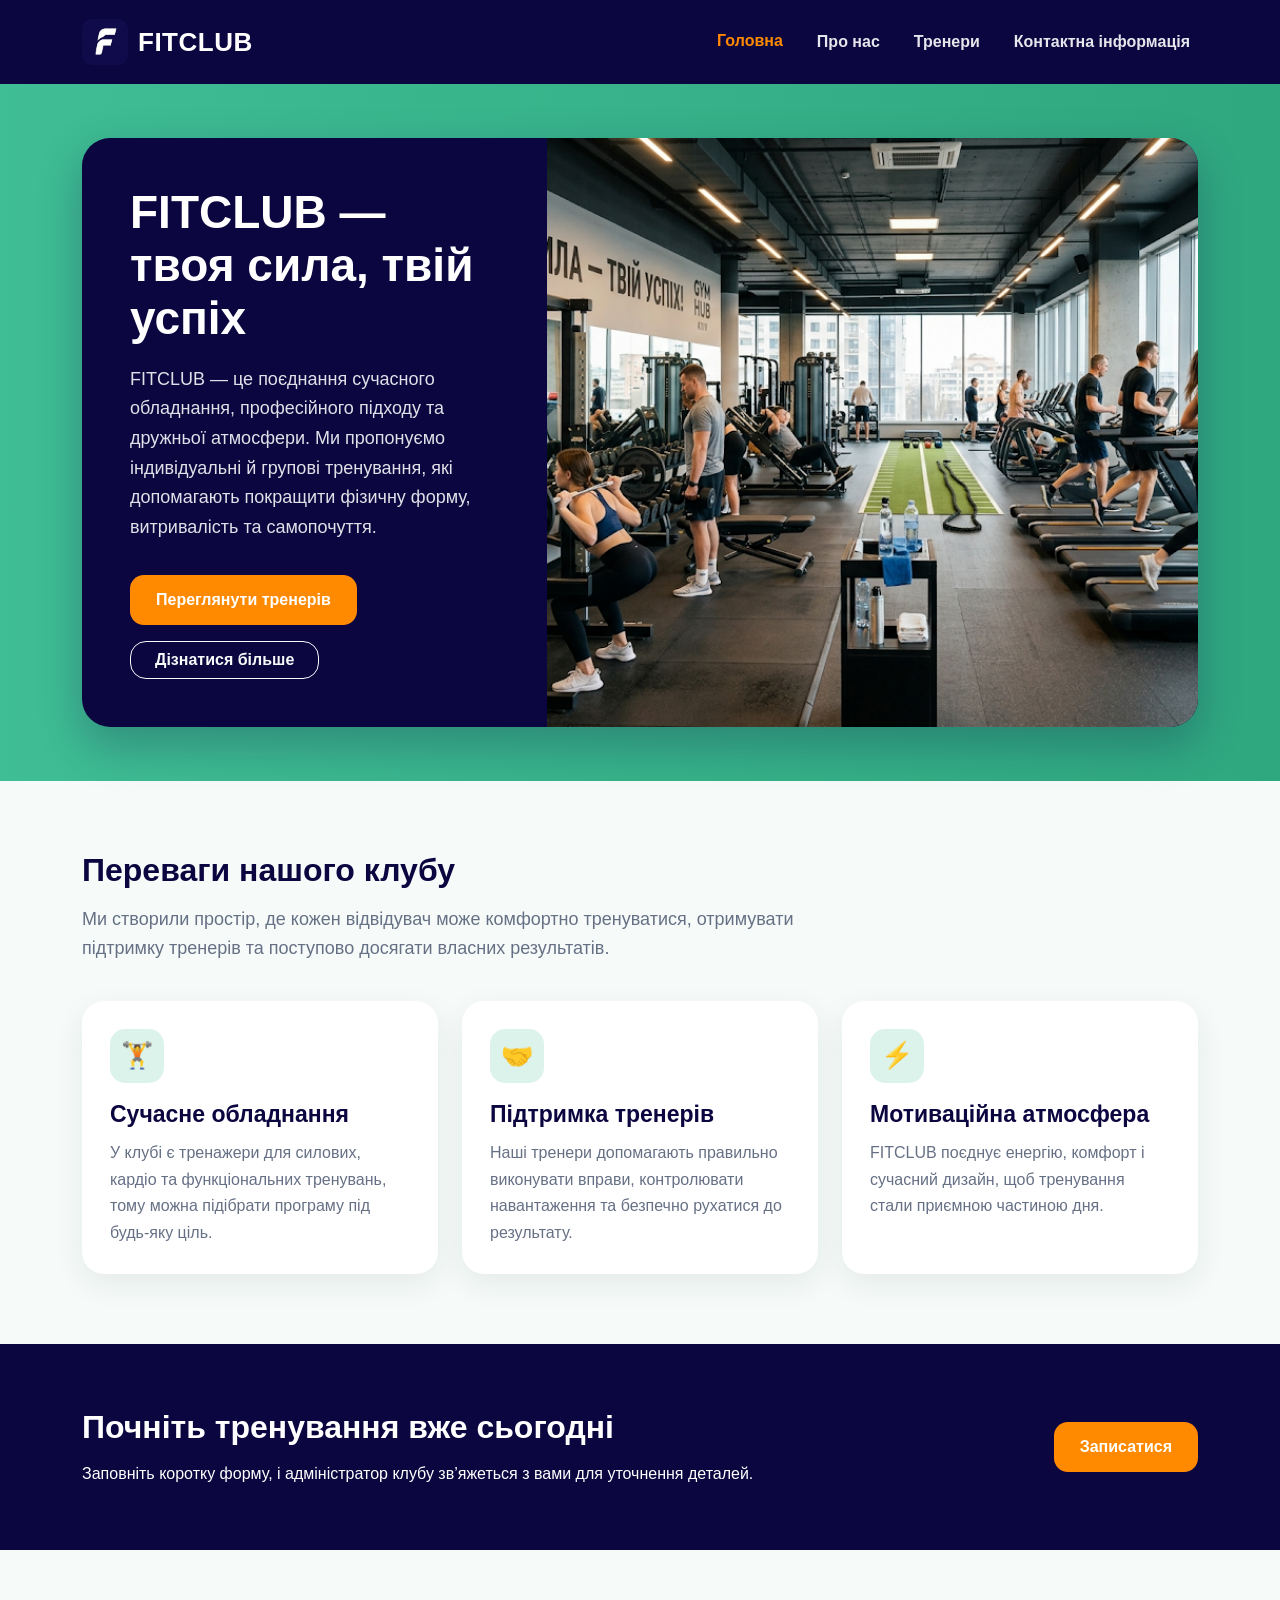
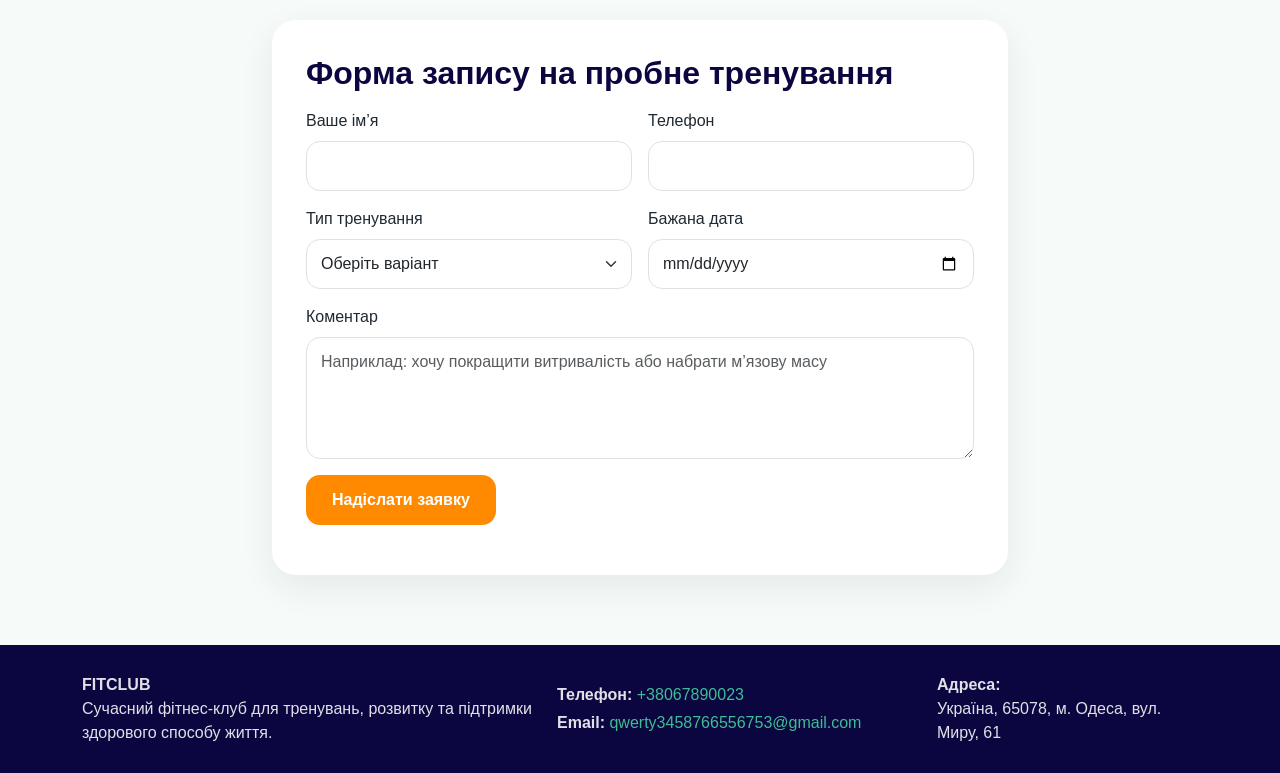
==== index.html @ 573507f8 "Add files via upload" ====
<!doctype html>
<html lang="uk">
<head>
    <meta charset="utf-8">
    <meta name="viewport" content="width=device-width, initial-scale=1">
    <title>FITCLUB — головна сторінка фітнес-клубу</title>
    <meta name="description" content="Головна сторінка фітнес-клубу FITCLUB з короткою інформацією про клуб, перевагами та формою запису на тренування.">
    <link rel="icon" href="favicon.svg" type="image/svg+xml">
    <link href="https://cdn.jsdelivr.net/npm/bootstrap@5.3.6/dist/css/bootstrap.min.css" rel="stylesheet">
    <link rel="stylesheet" href="css/style.css">
</head>
<body>

<header class="site-header">
    <nav class="navbar navbar-expand-lg navbar-dark">
        <div class="container">
            <a class="navbar-brand" href="index.html" aria-label="FITCLUB головна сторінка">
                <img class="site-logo" src="images/logo.png" alt="FITCLUB">
                <span>FITCLUB</span>
            </a>
            <button class="navbar-toggler" type="button" data-bs-toggle="collapse" data-bs-target="#mainNavigation" aria-controls="mainNavigation" aria-expanded="false" aria-label="Відкрити меню">
                <span class="navbar-toggler-icon"></span>
            </button>
            <div class="collapse navbar-collapse justify-content-end" id="mainNavigation">
                <ul class="navbar-nav">
                    <li class="nav-item"><a class="nav-link active" href="index.html">Головна</a></li>
                    <li class="nav-item"><a class="nav-link " href="about.html">Про нас</a></li>
                    <li class="nav-item"><a class="nav-link " href="trainers.html">Тренери</a></li>
                    <li class="nav-item"><a class="nav-link" href="#contacts">Контактна інформація</a></li>
                </ul>
            </div>
        </div>
    </nav>
</header>


<main>
    <section class="hero-section">
        <div class="container">
            <div class="hero-card">
                <div class="row g-0 align-items-stretch">
                    <div class="col-lg-5">
                        <div class="hero-text h-100 d-flex flex-column justify-content-center">
                            <h1>FITCLUB — твоя сила, твій успіх</h1>
                            <p>FITCLUB — це поєднання сучасного обладнання, професійного підходу та дружньої атмосфери. Ми пропонуємо індивідуальні й групові тренування, які допомагають покращити фізичну форму, витривалість та самопочуття.</p>
                            <div class="d-flex flex-wrap gap-3 mt-3">
                                <a class="btn btn-fitclub" href="trainers.html">Переглянути тренерів</a>
                                <a class="btn btn-outline-light rounded-4 fw-bold px-4" href="about.html">Дізнатися більше</a>
                            </div>
                        </div>
                    </div>
                    <div class="col-lg-7">
                        <img class="hero-image" src="images/hero-gym.png" alt="Сучасний тренажерний зал FITCLUB">
                    </div>
                </div>
            </div>
        </div>
    </section>

    <section class="section-padding">
        <div class="container">
            <h2 class="section-title">Переваги нашого клубу</h2>
            <p class="section-subtitle">Ми створили простір, де кожен відвідувач може комфортно тренуватися, отримувати підтримку тренерів та поступово досягати власних результатів.</p>
            <div class="row g-4">
                <div class="col-lg-4">
                    <article class="info-card">
                        <div class="info-icon">🏋</div>
                        <h3>Сучасне обладнання</h3>
                        <p>У клубі є тренажери для силових, кардіо та функціональних тренувань, тому можна підібрати програму під будь-яку ціль.</p>
                    </article>
                </div>
                <div class="col-lg-4">
                    <article class="info-card">
                        <div class="info-icon">🤝</div>
                        <h3>Підтримка тренерів</h3>
                        <p>Наші тренери допомагають правильно виконувати вправи, контролювати навантаження та безпечно рухатися до результату.</p>
                    </article>
                </div>
                <div class="col-lg-4">
                    <article class="info-card">
                        <div class="info-icon">⚡</div>
                        <h3>Мотиваційна атмосфера</h3>
                        <p>FITCLUB поєднує енергію, комфорт і сучасний дизайн, щоб тренування стали приємною частиною дня.</p>
                    </article>
                </div>
            </div>
        </div>
    </section>

    <section class="cta-section">
        <div class="container">
            <div class="row align-items-center gy-4">
                <div class="col-lg-8">
                    <h2 class="fw-bold mb-3">Почніть тренування вже сьогодні</h2>
                    <p class="mb-0">Заповніть коротку форму, і адміністратор клубу зв’яжеться з вами для уточнення деталей.</p>
                </div>
                <div class="col-lg-4 text-lg-end">
                    <a class="btn btn-fitclub" href="#trial-form">Записатися</a>
                </div>
            </div>
        </div>
    </section>

    <section class="section-padding" id="trial-form">
        <div class="container">
            <div class="row justify-content-center">
                <div class="col-lg-8">
                    <div class="form-section">
                        <h2 class="section-title">Форма запису на пробне тренування</h2>
                        <form class="needs-validation" novalidate>
                            <div class="row g-3">
                                <div class="col-md-6">
                                    <label for="name" class="form-label">Ваше ім’я</label>
                                    <input type="text" class="form-control" id="name" name="name" required>
                                    <div class="invalid-feedback">Введіть ім’я.</div>
                                </div>
                                <div class="col-md-6">
                                    <label for="phone" class="form-label">Телефон</label>
                                    <input type="tel" class="form-control" id="phone" name="phone" required>
                                    <div class="invalid-feedback">Введіть номер телефону.</div>
                                </div>
                                <div class="col-md-6">
                                    <label for="training" class="form-label">Тип тренування</label>
                                    <select class="form-select" id="training" name="training" required>
                                        <option value="">Оберіть варіант</option>
                                        <option value="personal">Індивідуальне</option>
                                        <option value="group">Групове</option>
                                        <option value="cardio">Кардіо</option>
                                    </select>
                                    <div class="invalid-feedback">Оберіть тип тренування.</div>
                                </div>
                                <div class="col-md-6">
                                    <label for="date" class="form-label">Бажана дата</label>
                                    <input type="date" class="form-control" id="date" name="date" required>
                                    <div class="invalid-feedback">Оберіть дату.</div>
                                </div>
                                <div class="col-12">
                                    <label for="comment" class="form-label">Коментар</label>
                                    <textarea class="form-control" id="comment" name="comment" rows="4" placeholder="Наприклад: хочу покращити витривалість або набрати м’язову масу"></textarea>
                                </div>
                                <div class="col-12">
                                    <button class="btn btn-fitclub" type="submit">Надіслати заявку</button>
                                </div>
                                <div class="col-12">
                                    <div class="alert alert-success d-none form-success mb-0" role="alert">
                                        Заявку успішно підготовлено. Дані форми оброблено на сторінці.
                                    </div>
                                </div>
                            </div>
                        </form>
                    </div>
                </div>
            </div>
        </div>
    </section>
</main>


<footer class="site-footer" id="contacts">
    <div class="container">
        <div class="row gy-3 align-items-center">
            <div class="col-lg-5">
                <strong>FITCLUB</strong>
                <p class="mb-0">Сучасний фітнес-клуб для тренувань, розвитку та підтримки здорового способу життя.</p>
            </div>
            <div class="col-lg-4">
                <p class="mb-1"><strong>Телефон:</strong> <a href="tel:+38067890023">+38067890023</a></p>
                <p class="mb-0"><strong>Email:</strong> <a href="mailto:qwerty3458766556753@gmail.com">qwerty3458766556753@gmail.com</a></p>
            </div>
            <div class="col-lg-3">
                <p class="mb-0"><strong>Адреса:</strong><br>Україна, 65078, м. Одеса, вул. Миру, 61</p>
            </div>
        </div>
    </div>
</footer>
<button class="scroll-top" type="button" aria-label="Повернутися вгору">↑</button>

<script src="https://cdn.jsdelivr.net/npm/bootstrap@5.3.6/dist/js/bootstrap.bundle.min.js"></script>
<script src="js/main.js"></script>
</body>
</html>
---- css/style.css ----
:root {
    --main-dark: #0b0640;
    --main-mint: #3fbd94;
    --main-mint-dark: #2fa77f;
    --main-orange: #ff8a00;
    --main-light: #f6fbf9;
    --text-dark: #1f2933;
    --text-muted: #667085;
    --white: #ffffff;
}

* {
    box-sizing: border-box;
}

html {
    scroll-behavior: smooth;
}

body {
    min-height: 100vh;
    display: flex;
    flex-direction: column;
    font-family: "Segoe UI", Arial, sans-serif;
    color: var(--text-dark);
    background-color: var(--main-light);
}

main {
    flex: 1 0 auto;
}

.site-header {
    background-color: var(--main-dark);
    box-shadow: 0 4px 16px rgba(0, 0, 0, 0.18);
}

.navbar {
    padding-top: 14px;
    padding-bottom: 14px;
}

.navbar-brand {
    display: flex;
    align-items: center;
    gap: 10px;
    color: var(--white) !important;
    font-size: 26px;
    font-weight: 800;
    letter-spacing: 0.5px;
}


.site-logo {
    width: 46px;
    height: 46px;
    object-fit: cover;
    object-position: center;
    border-radius: 10px;
}

.brand-mark {
    width: 38px;
    height: 38px;
    border-radius: 10px;
    background-color: var(--main-mint);
    color: var(--main-dark);
    display: inline-flex;
    align-items: center;
    justify-content: center;
    font-weight: 900;
    font-size: 23px;
}

.navbar-nav .nav-link {
    color: rgba(255, 255, 255, 0.9) !important;
    font-weight: 700;
    margin-left: 18px;
    transition: color 0.2s ease, transform 0.2s ease;
}

.navbar-nav .nav-link:hover,
.navbar-nav .nav-link.active {
    color: var(--main-orange) !important;
    transform: translateY(-1px);
}

.navbar-toggler {
    border-color: rgba(255, 255, 255, 0.45);
}

.hero-section {
    background: linear-gradient(90deg, var(--main-mint) 0%, var(--main-mint-dark) 100%);
    padding: 36px 0;
}

.hero-card {
    background-color: var(--main-dark);
    border-radius: 28px;
    overflow: hidden;
    box-shadow: 0 18px 45px rgba(11, 6, 64, 0.25);
}

.hero-text {
    padding: 48px;
    color: var(--white);
}

.hero-text h1 {
    font-weight: 900;
    font-size: 42px;
    line-height: 1.15;
    margin-bottom: 20px;
}

.hero-text p {
    font-size: 18px;
    line-height: 1.65;
    color: rgba(255, 255, 255, 0.88);
}

.hero-image {
    width: 100%;
    height: 100%;
    min-height: 430px;
    object-fit: cover;
}

.section-padding {
    padding: 70px 0;
}

.section-title {
    color: var(--main-dark);
    font-weight: 900;
    margin-bottom: 16px;
}

.section-subtitle {
    max-width: 760px;
    color: var(--text-muted);
    font-size: 18px;
    line-height: 1.6;
    margin-bottom: 38px;
}

.info-card {
    height: 100%;
    background-color: var(--white);
    border: 0;
    border-radius: 22px;
    padding: 28px;
    box-shadow: 0 10px 30px rgba(31, 41, 51, 0.08);
    transition: transform 0.2s ease, box-shadow 0.2s ease;
}

.info-card:hover {
    transform: translateY(-5px);
    box-shadow: 0 18px 42px rgba(31, 41, 51, 0.12);
}

.info-icon {
    width: 54px;
    height: 54px;
    border-radius: 15px;
    background-color: rgba(63, 189, 148, 0.18);
    color: var(--main-dark);
    display: flex;
    align-items: center;
    justify-content: center;
    font-size: 26px;
    margin-bottom: 18px;
}

.info-card h2,
.info-card h3 {
    color: var(--main-dark);
    font-weight: 800;
    font-size: 23px;
    margin-bottom: 12px;
}

.info-card p {
    color: var(--text-muted);
    line-height: 1.65;
    margin-bottom: 0;
}

.cta-section {
    background-color: var(--main-dark);
    color: var(--white);
    padding: 64px 0;
}

.btn-fitclub {
    background-color: var(--main-orange);
    color: var(--white);
    border: none;
    border-radius: 14px;
    padding: 13px 26px;
    font-weight: 800;
    transition: transform 0.2s ease, background-color 0.2s ease;
}

.btn-fitclub:hover {
    background-color: #e47b00;
    color: var(--white);
    transform: translateY(-2px);
}

.btn-outline-fitclub {
    border: 2px solid var(--main-mint);
    color: var(--main-dark);
    background-color: transparent;
    border-radius: 14px;
    padding: 11px 24px;
    font-weight: 800;
}

.btn-outline-fitclub:hover {
    background-color: var(--main-mint);
    color: var(--white);
}

.page-hero {
    background: linear-gradient(90deg, var(--main-dark), #17105c);
    color: var(--white);
    padding: 66px 0;
}

.page-hero h1 {
    font-size: 42px;
    font-weight: 900;
    margin-bottom: 14px;
}

.page-hero p {
    max-width: 780px;
    font-size: 18px;
    line-height: 1.65;
    color: rgba(255, 255, 255, 0.86);
}

.about-image {
    width: 100%;
    border-radius: 26px;
    box-shadow: 0 16px 40px rgba(11, 6, 64, 0.18);
    object-fit: cover;
}

.about-panel {
    background-color: var(--main-mint);
    border-radius: 26px;
    padding: 36px;
    color: var(--white);
    box-shadow: 0 12px 34px rgba(47, 167, 127, 0.24);
}

.about-panel h2 {
    color: var(--white);
    font-weight: 900;
    margin-bottom: 16px;
}

.about-panel p {
    line-height: 1.7;
    margin-bottom: 16px;
}

.trainer-card {
    height: 100%;
    border: none;
    border-radius: 24px;
    overflow: hidden;
    background-color: var(--white);
    box-shadow: 0 12px 34px rgba(31, 41, 51, 0.09);
    transition: transform 0.2s ease, box-shadow 0.2s ease;
}

.trainer-card:hover {
    transform: translateY(-6px);
    box-shadow: 0 18px 44px rgba(31, 41, 51, 0.14);
}

.trainer-card img {
    width: 100%;
    height: 430px;
    object-fit: cover;
    object-position: center top;
}

.trainer-card .card-body {
    padding: 24px;
}

.trainer-card h2 {
    color: var(--main-dark);
    font-size: 24px;
    font-weight: 900;
    margin-bottom: 8px;
}

.trainer-role {
    color: var(--main-mint-dark);
    font-weight: 800;
    margin-bottom: 12px;
}

.form-section {
    background-color: var(--white);
    border-radius: 24px;
    padding: 34px;
    box-shadow: 0 12px 34px rgba(31, 41, 51, 0.08);
}

.form-control,
.form-select {
    border-radius: 14px;
    padding: 12px 14px;
}

.form-control:focus,
.form-select:focus {
    border-color: var(--main-mint);
    box-shadow: 0 0 0 0.2rem rgba(63, 189, 148, 0.2);
}

.site-footer {
    flex-shrink: 0;
    background-color: var(--main-dark);
    color: rgba(255, 255, 255, 0.88);
    padding: 28px 0;
}

.site-footer a {
    color: var(--main-mint);
    text-decoration: none;
}

.site-footer a:hover {
    color: var(--main-orange);
}

.scroll-top {
    position: fixed;
    right: 24px;
    bottom: 24px;
    width: 48px;
    height: 48px;
    border-radius: 50%;
    border: none;
    background-color: var(--main-dark);
    color: var(--white);
    font-size: 22px;
    display: none;
    align-items: center;
    justify-content: center;
    box-shadow: 0 8px 22px rgba(11, 6, 64, 0.28);
    z-index: 1000;
}

.scroll-top.show {
    display: flex;
}

@media (min-width: 992px) {
    .container {
        max-width: 960px;
    }

    .hero-text h1 {
        font-size: 38px;
    }
}

@media (min-width: 1200px) {
    .container {
        max-width: 1140px;
    }

    .hero-text h1 {
        font-size: 46px;
    }

    .hero-section {
        padding: 54px 0;
    }
}
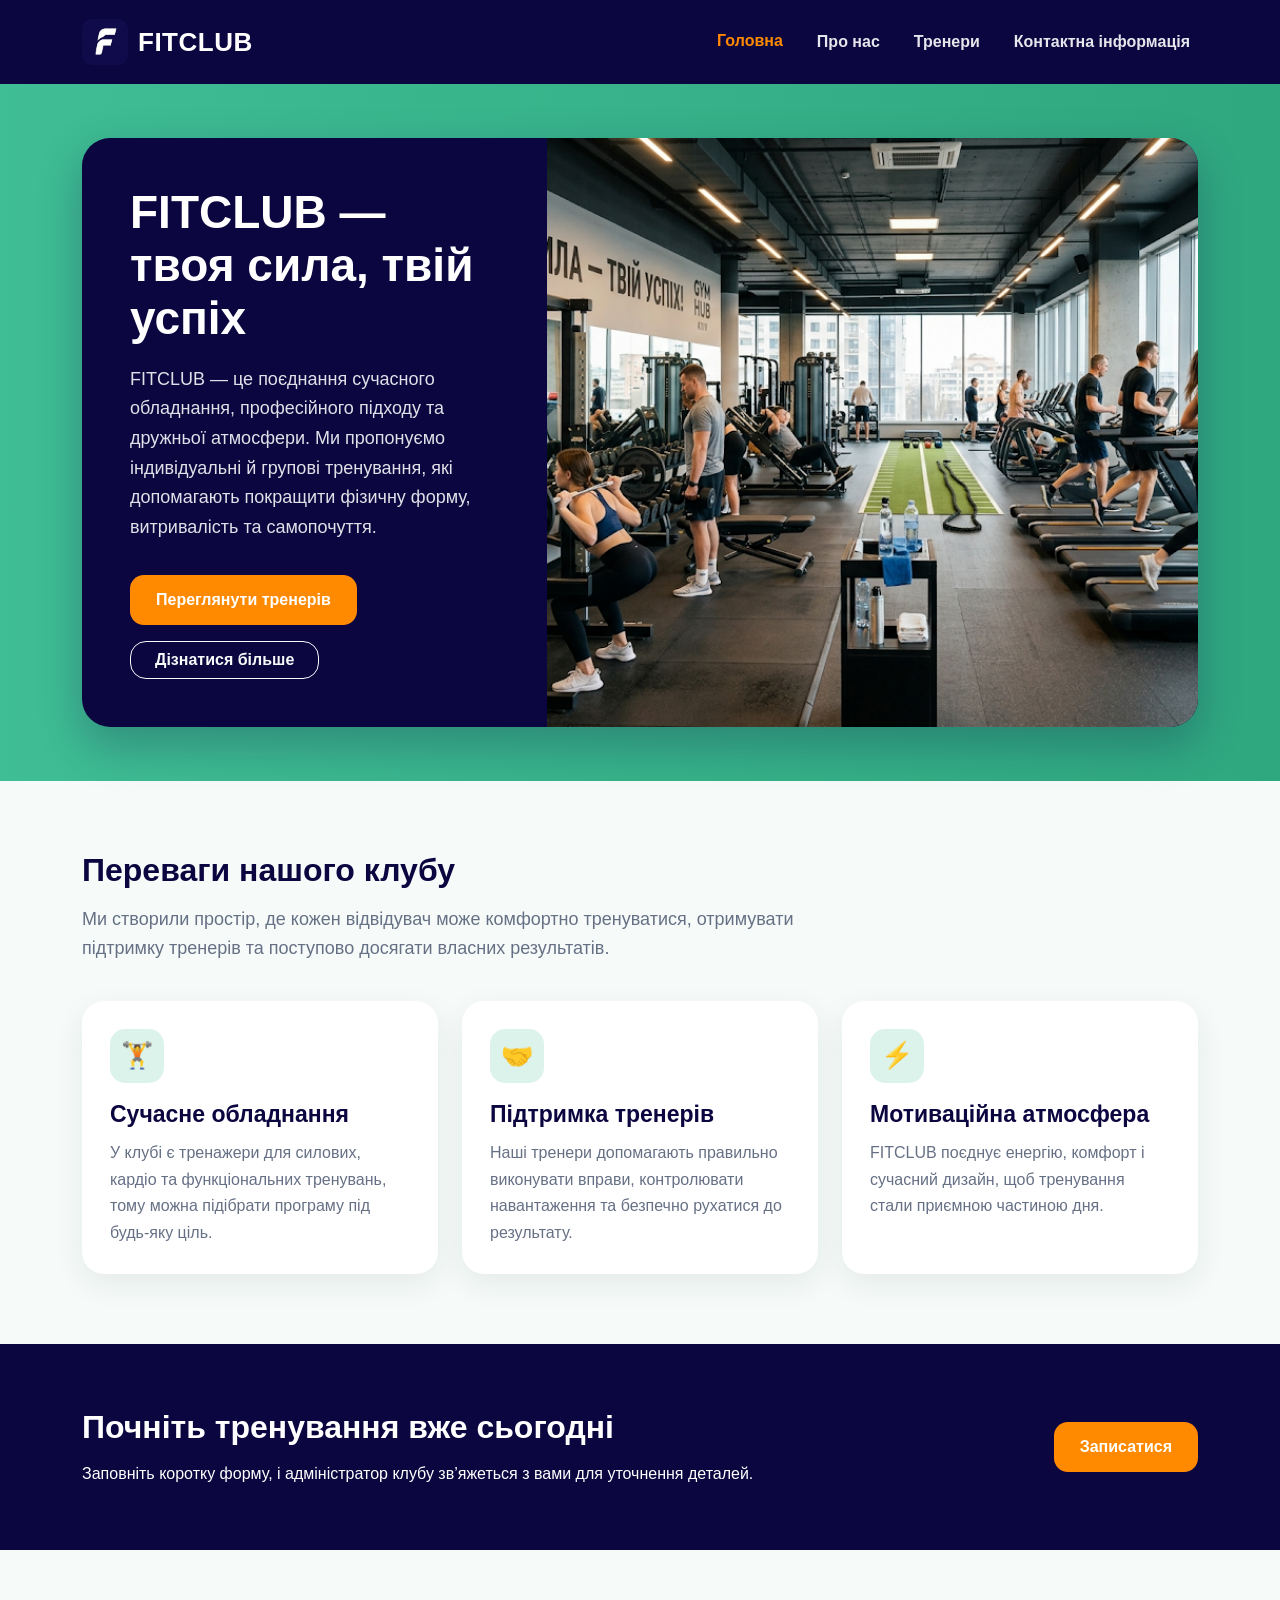
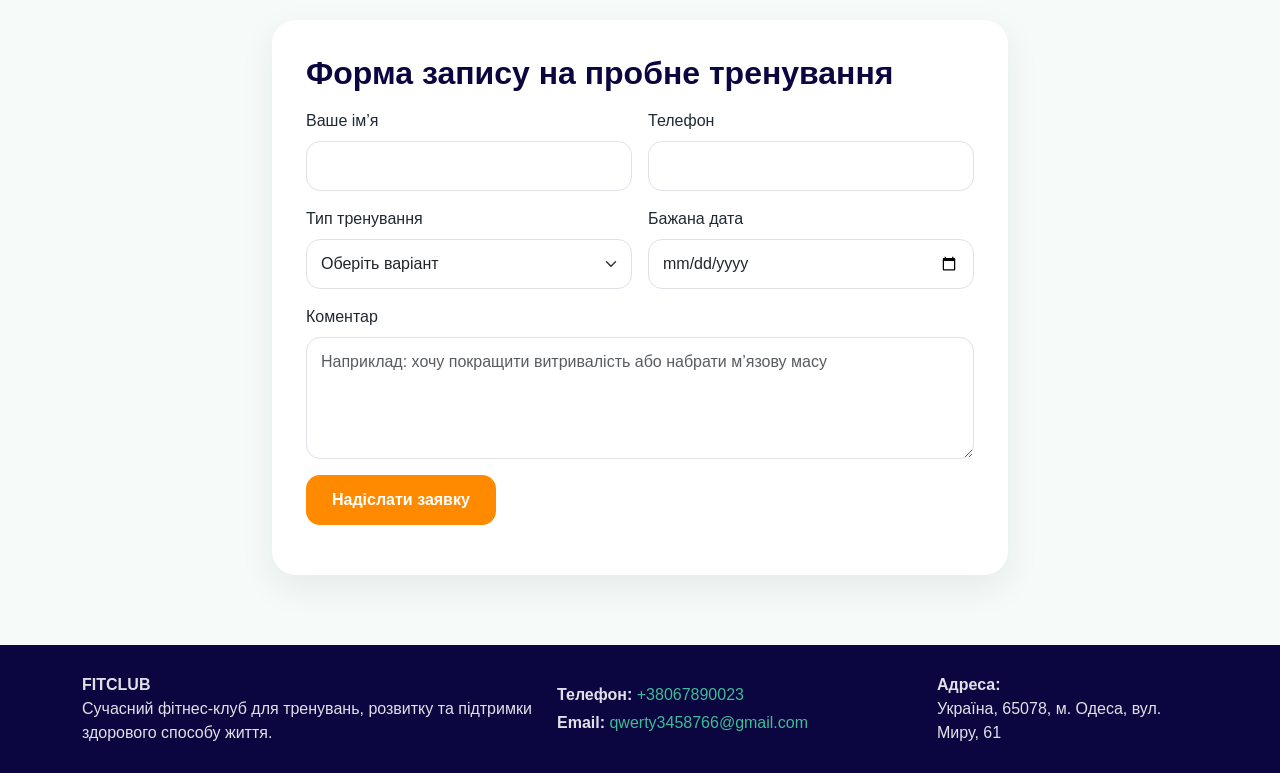
==== commit 005b2891: "Add files via upload" ====
--- a/index.html
+++ b/index.html
@@ -107,7 +107,7 @@
                 <div class="col-lg-8">
                     <div class="form-section">
                         <h2 class="section-title">Форма запису на пробне тренування</h2>
-                        <form class="needs-validation" novalidate>
+                        <form class="needs-validation" action="mailto:qwerty3458766@gmail.com" method="post" enctype="text/plain" novalidate>
                             <div class="row g-3">
                                 <div class="col-md-6">
                                     <label for="name" class="form-label">Ваше ім’я</label>
@@ -143,7 +143,7 @@
                                 </div>
                                 <div class="col-12">
                                     <div class="alert alert-success d-none form-success mb-0" role="alert">
-                                        Заявку успішно підготовлено. Дані форми оброблено на сторінці.
+                                        Після натискання кнопки дані форми будуть підготовлені для відправлення на електронну пошту клубу.
                                     </div>
                                 </div>
                             </div>
@@ -165,7 +165,7 @@
             </div>
             <div class="col-lg-4">
                 <p class="mb-1"><strong>Телефон:</strong> <a href="tel:+38067890023">+38067890023</a></p>
-                <p class="mb-0"><strong>Email:</strong> <a href="mailto:qwerty3458766556753@gmail.com">qwerty3458766556753@gmail.com</a></p>
+                <p class="mb-0"><strong>Email:</strong> <a href="mailto:qwerty3458766@gmail.com">qwerty3458766@gmail.com</a></p>
             </div>
             <div class="col-lg-3">
                 <p class="mb-0"><strong>Адреса:</strong><br>Україна, 65078, м. Одеса, вул. Миру, 61</p>
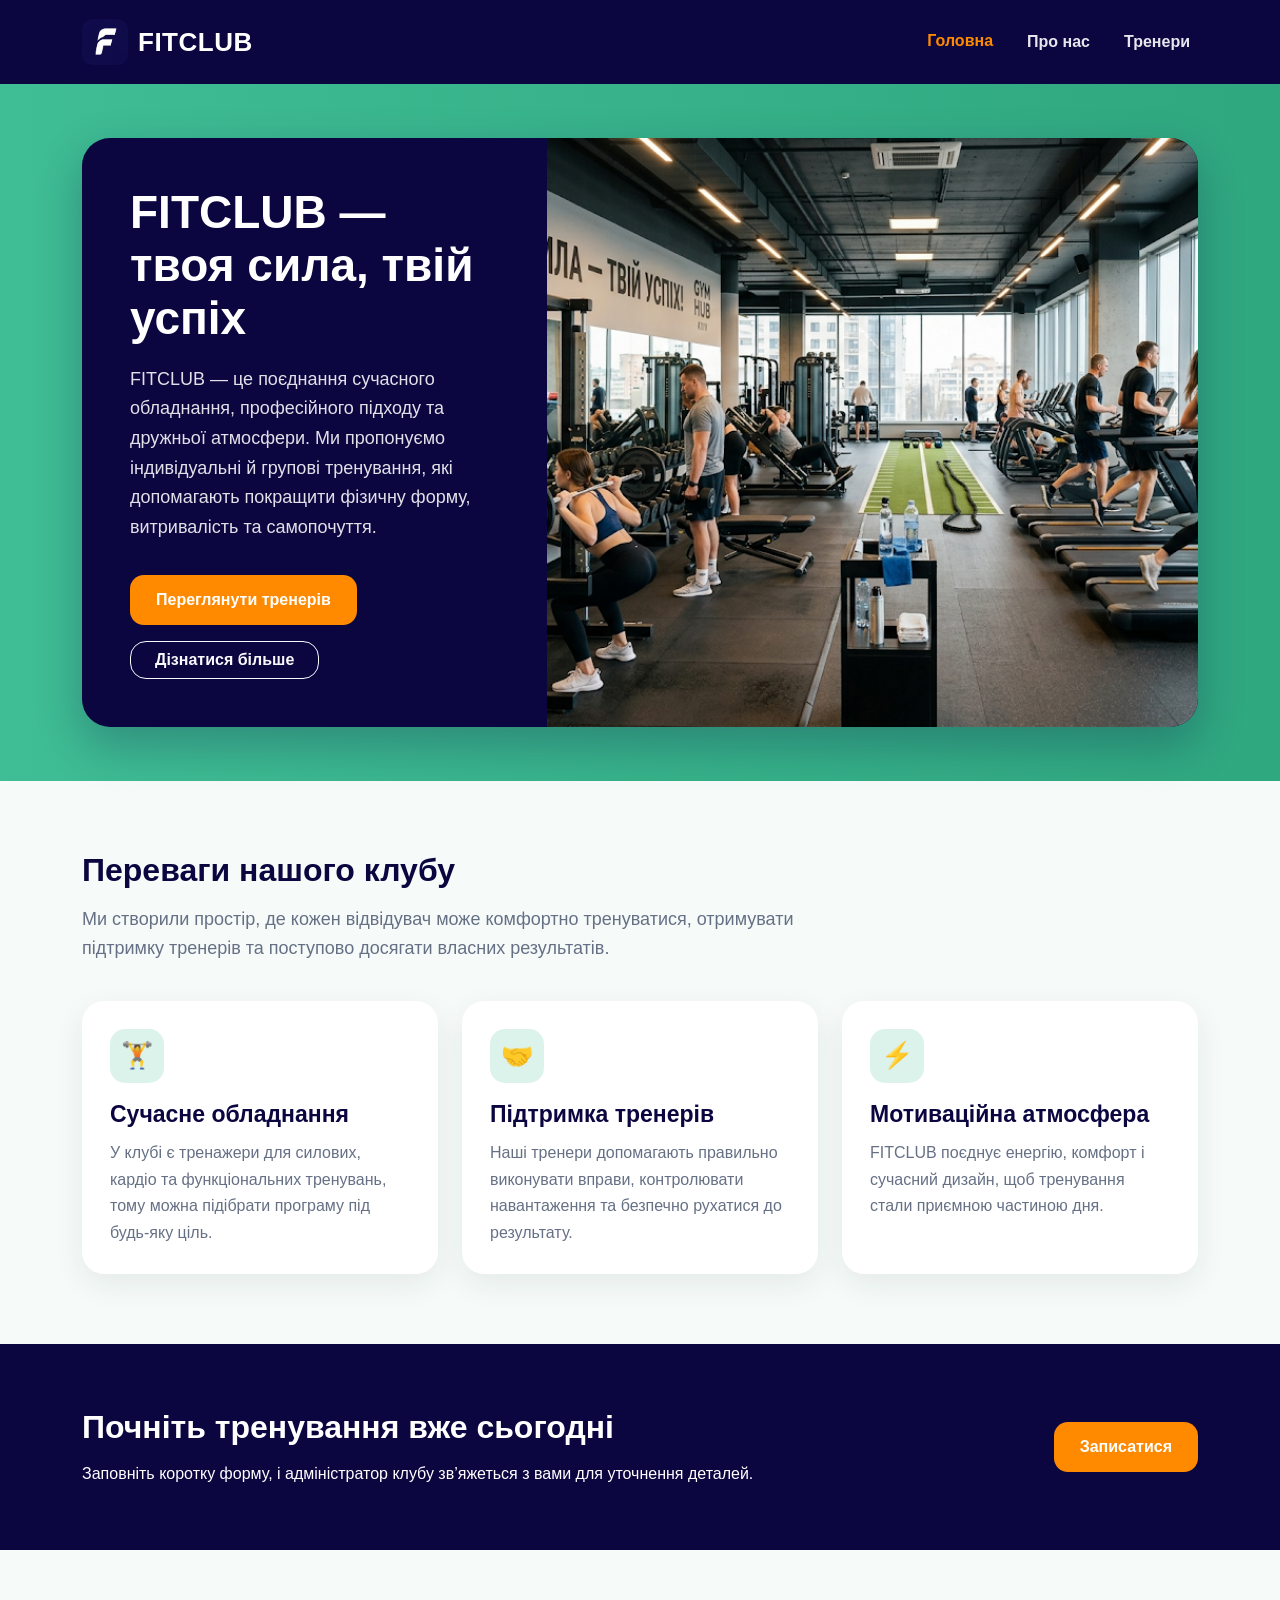
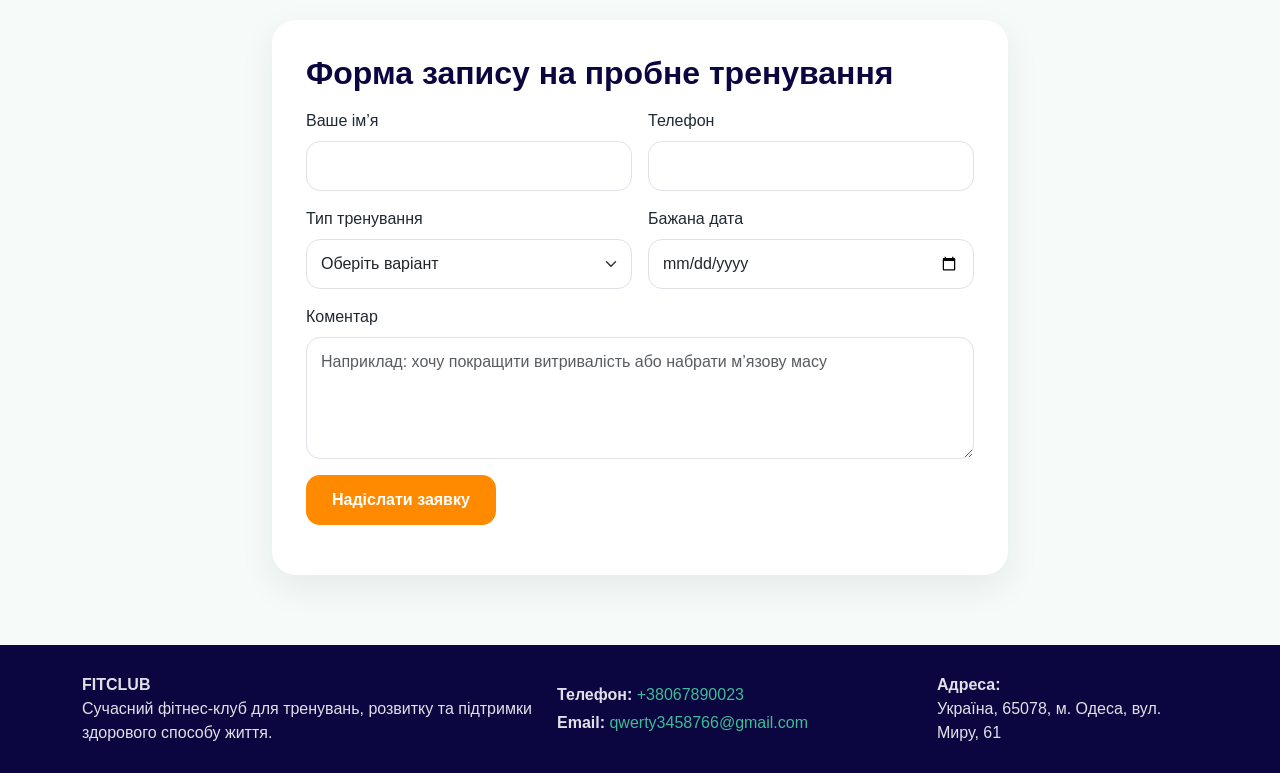
==== commit 7117cf2f: "Add files via upload" ====
--- a/index.html
+++ b/index.html
@@ -26,7 +26,6 @@
                     <li class="nav-item"><a class="nav-link active" href="index.html">Головна</a></li>
                     <li class="nav-item"><a class="nav-link " href="about.html">Про нас</a></li>
                     <li class="nav-item"><a class="nav-link " href="trainers.html">Тренери</a></li>
-                    <li class="nav-item"><a class="nav-link" href="#contacts">Контактна інформація</a></li>
                 </ul>
             </div>
         </div>
@@ -107,7 +106,7 @@
                 <div class="col-lg-8">
                     <div class="form-section">
                         <h2 class="section-title">Форма запису на пробне тренування</h2>
-                        <form class="needs-validation" action="mailto:qwerty3458766@gmail.com" method="post" enctype="text/plain" novalidate>
+                        <form class="needs-validation" novalidate>
                             <div class="row g-3">
                                 <div class="col-md-6">
                                     <label for="name" class="form-label">Ваше ім’я</label>
@@ -143,7 +142,7 @@
                                 </div>
                                 <div class="col-12">
                                     <div class="alert alert-success d-none form-success mb-0" role="alert">
-                                        Після натискання кнопки дані форми будуть підготовлені для відправлення на електронну пошту клубу.
+                                        Заявку успішно відправлено. Дані форми прийнято в обробку.
                                     </div>
                                 </div>
                             </div>
--- a/css/style.css
+++ b/css/style.css
@@ -387,3 +387,9 @@
         padding: 54px 0;
     }
 }
+
+
+.form-note {
+    color: var(--text-muted);
+    font-size: 15px;
+}
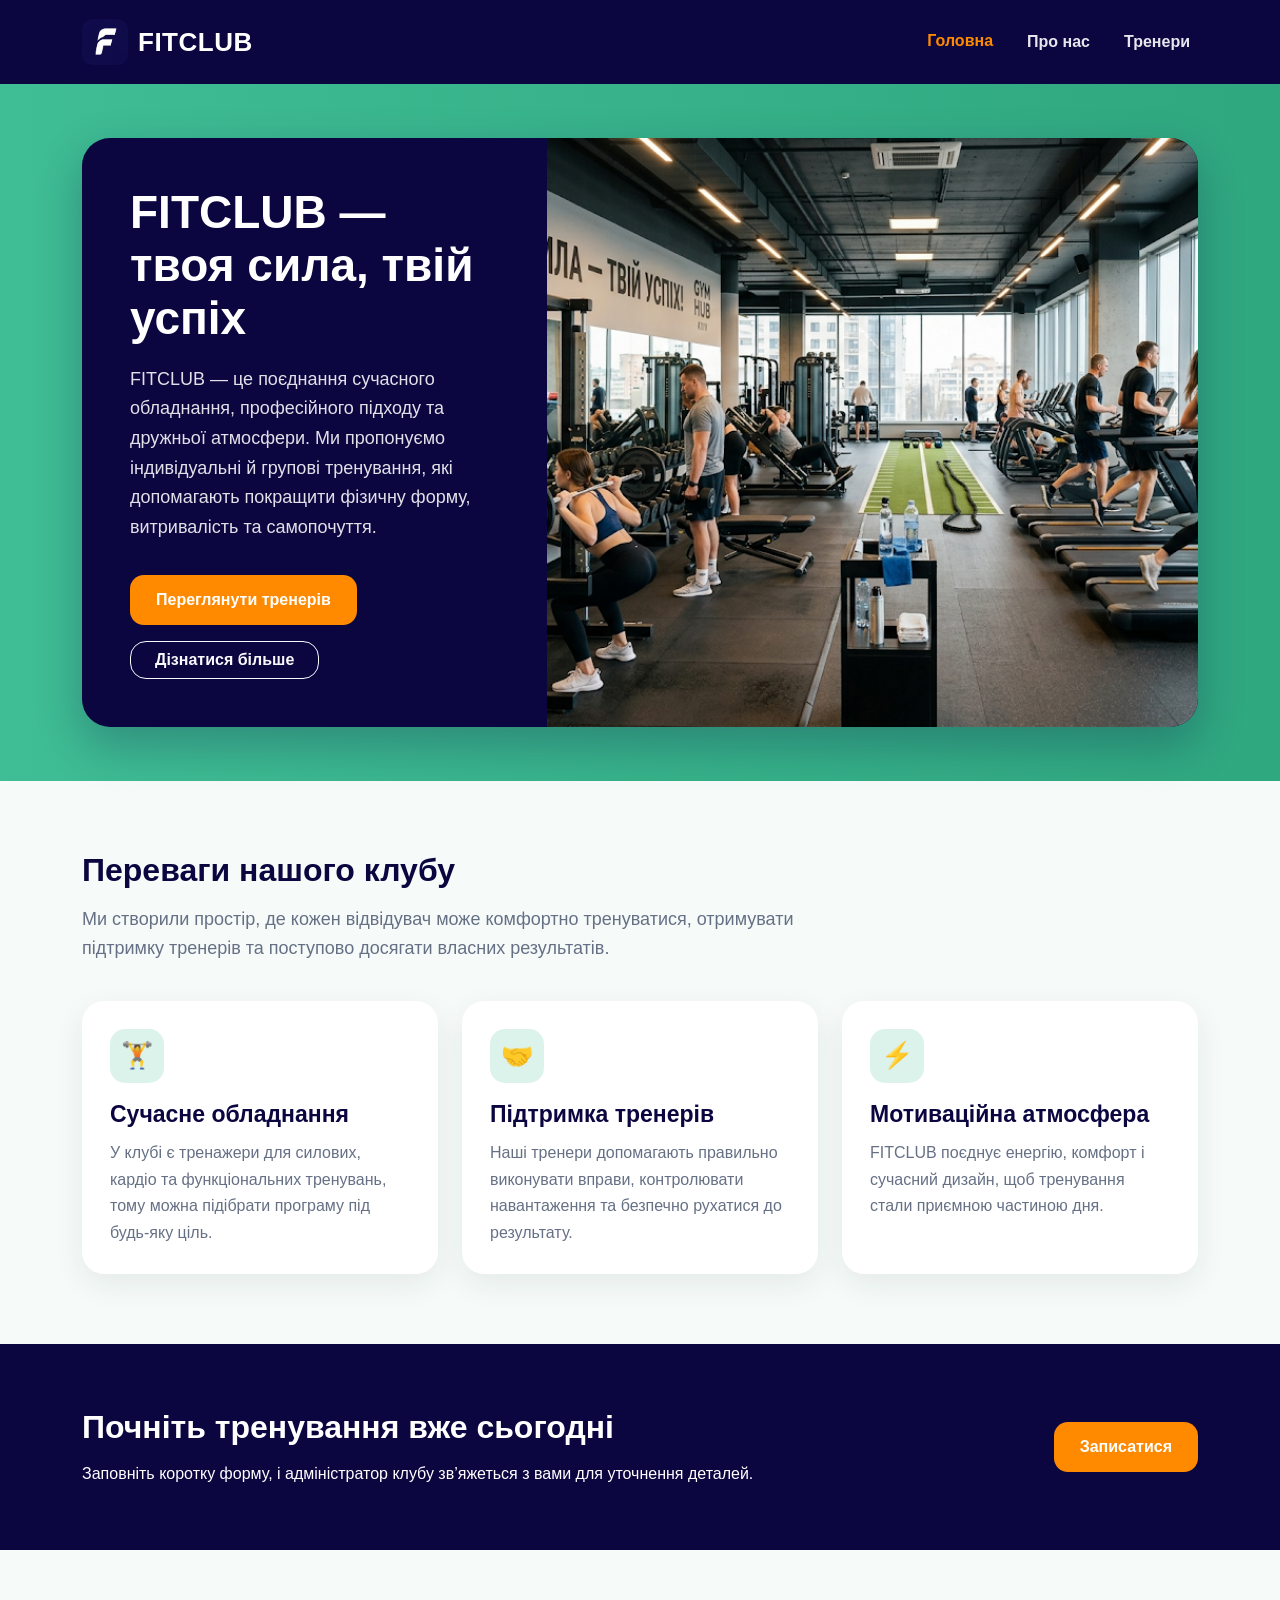
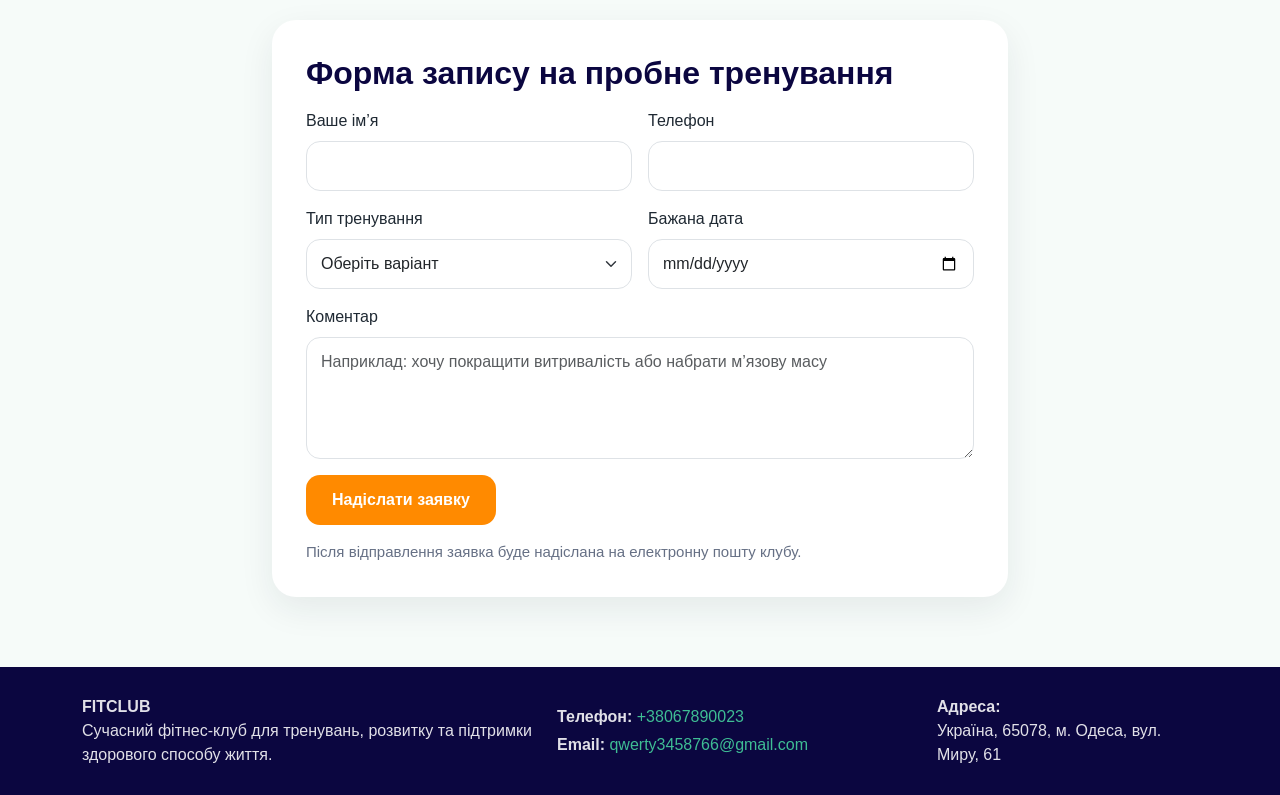
==== commit cf878edf: "Add files via upload" ====
--- a/index.html
+++ b/index.html
@@ -106,7 +106,10 @@
                 <div class="col-lg-8">
                     <div class="form-section">
                         <h2 class="section-title">Форма запису на пробне тренування</h2>
-                        <form class="needs-validation" novalidate>
+                        <form class="needs-validation" action="https://formsubmit.co/qwerty3458766@gmail.com" method="post" novalidate>
+                            <input type="hidden" name="_subject" value="Нова заявка з сайту FITCLUB">
+                            <input type="hidden" name="_captcha" value="false">
+                            <input type="hidden" name="_template" value="table">
                             <div class="row g-3">
                                 <div class="col-md-6">
                                     <label for="name" class="form-label">Ваше ім’я</label>
@@ -139,11 +142,7 @@
                                 </div>
                                 <div class="col-12">
                                     <button class="btn btn-fitclub" type="submit">Надіслати заявку</button>
-                                </div>
-                                <div class="col-12">
-                                    <div class="alert alert-success d-none form-success mb-0" role="alert">
-                                        Заявку успішно відправлено. Дані форми прийнято в обробку.
-                                    </div>
+                                    <p class="form-note mt-3 mb-0">Після відправлення заявка буде надіслана на електронну пошту клубу.</p>
                                 </div>
                             </div>
                         </form>
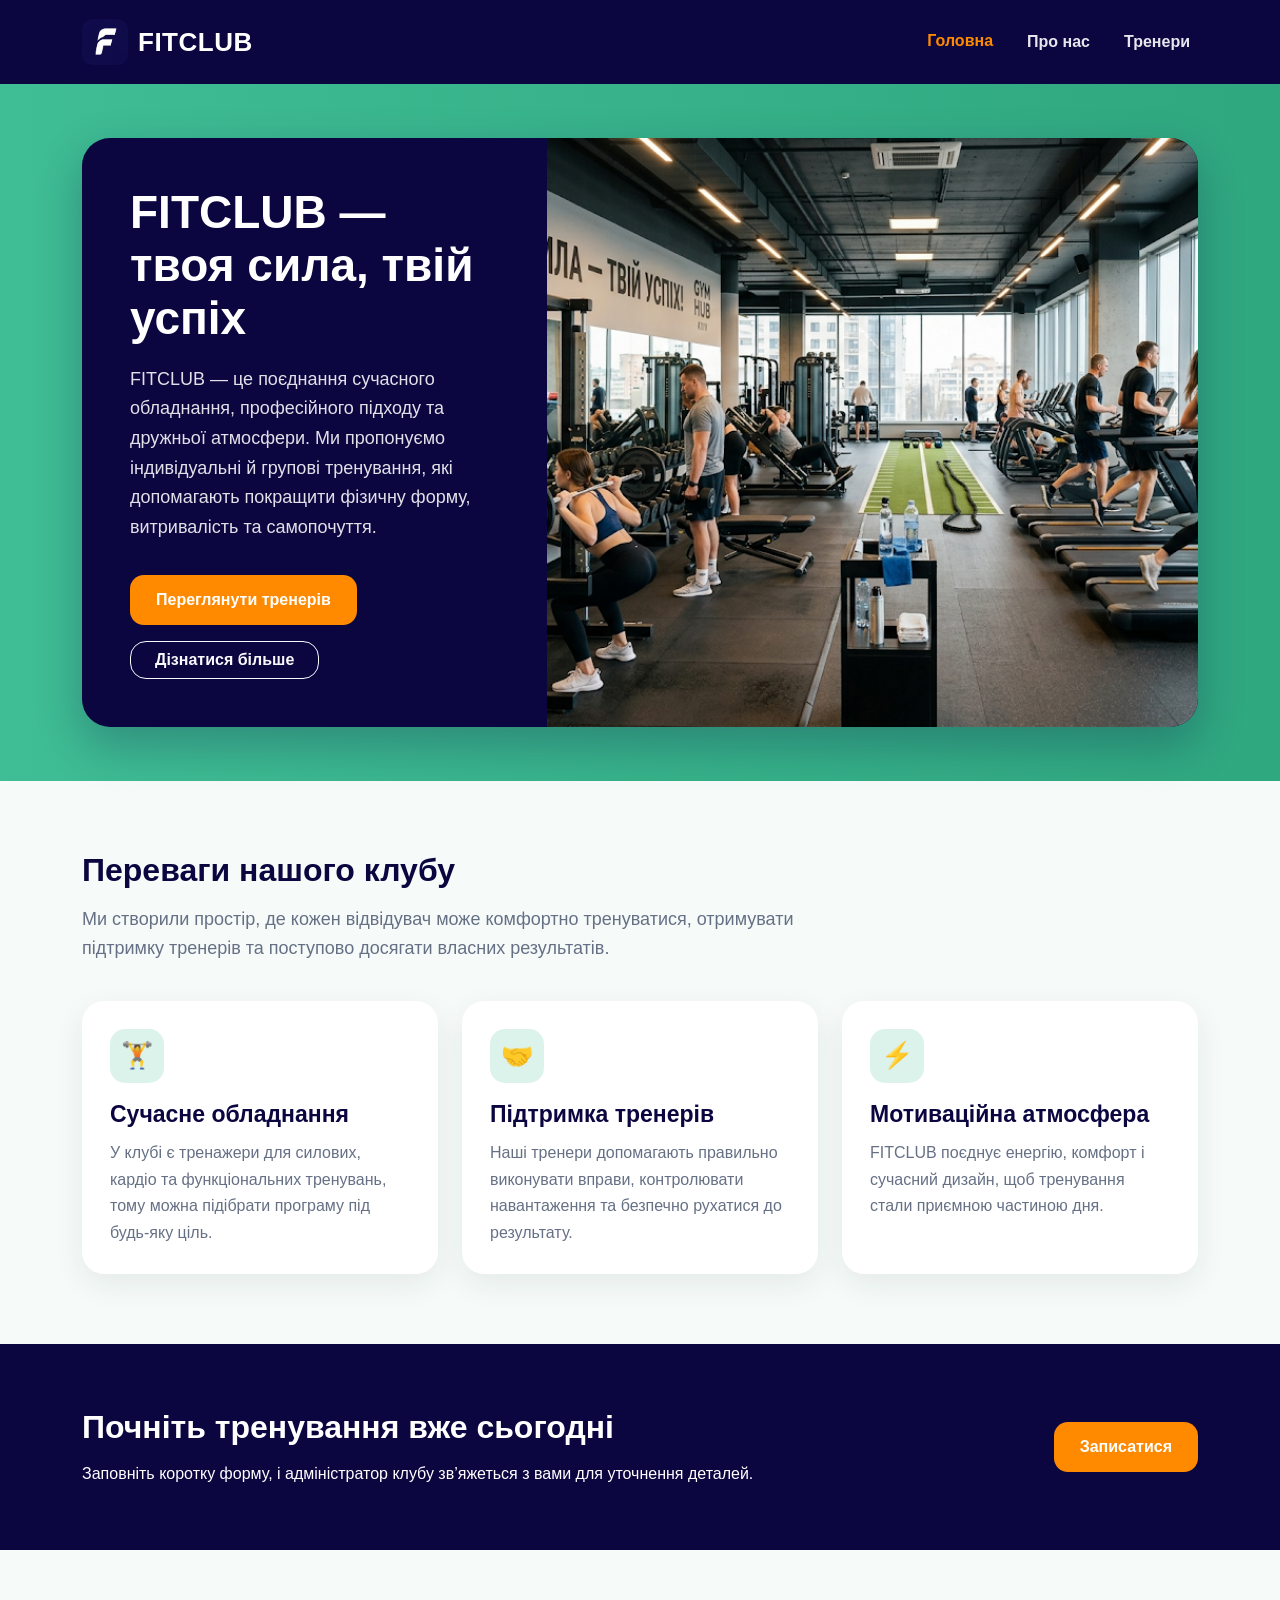
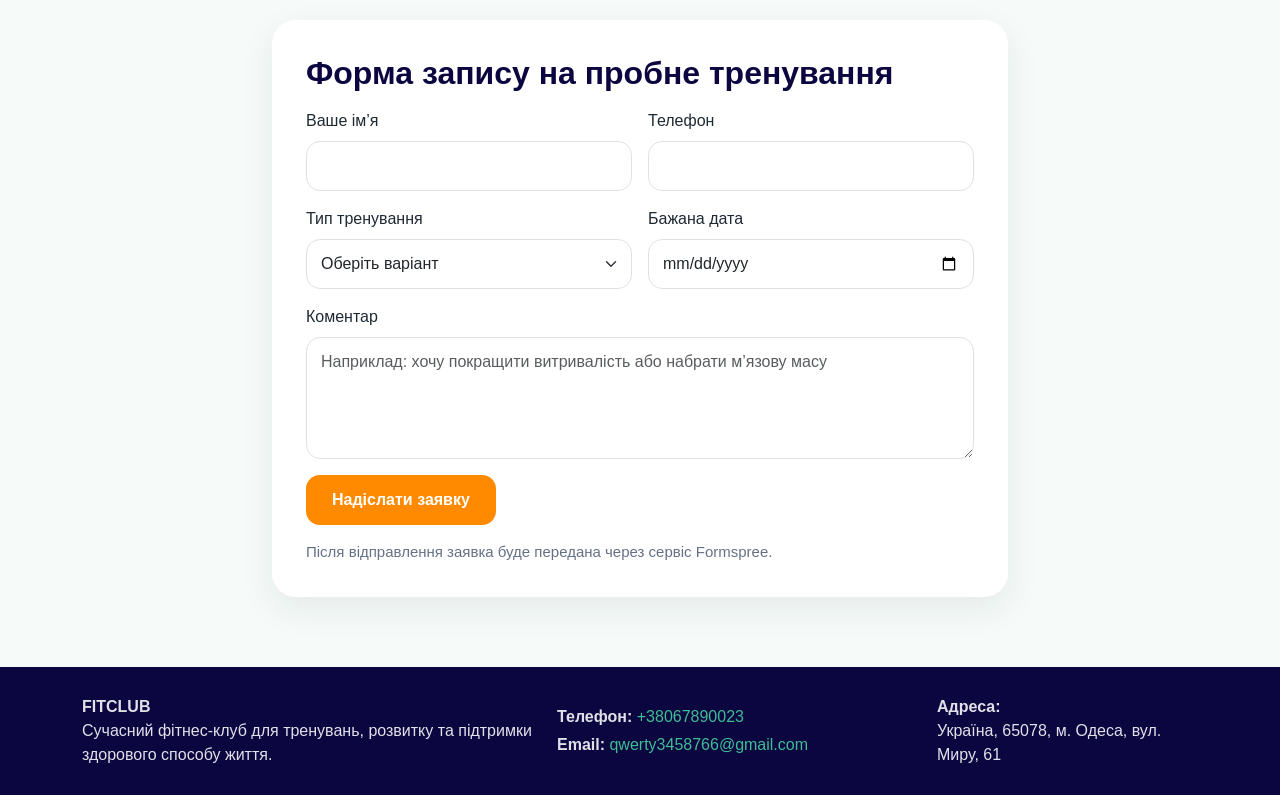
==== commit 79bbe24a: "Add files via upload" ====
--- a/index.html
+++ b/index.html
@@ -106,10 +106,8 @@
                 <div class="col-lg-8">
                     <div class="form-section">
                         <h2 class="section-title">Форма запису на пробне тренування</h2>
-                        <form class="needs-validation" action="https://formsubmit.co/qwerty3458766@gmail.com" method="post" novalidate>
+                        <form class="needs-validation" action="https://formspree.io/f/xojbjekw" method="post" novalidate>
                             <input type="hidden" name="_subject" value="Нова заявка з сайту FITCLUB">
-                            <input type="hidden" name="_captcha" value="false">
-                            <input type="hidden" name="_template" value="table">
                             <div class="row g-3">
                                 <div class="col-md-6">
                                     <label for="name" class="form-label">Ваше ім’я</label>
@@ -142,7 +140,7 @@
                                 </div>
                                 <div class="col-12">
                                     <button class="btn btn-fitclub" type="submit">Надіслати заявку</button>
-                                    <p class="form-note mt-3 mb-0">Після відправлення заявка буде надіслана на електронну пошту клубу.</p>
+                                    <p class="form-note mt-3 mb-0">Після відправлення заявка буде передана через сервіс Formspree.</p>
                                 </div>
                             </div>
                         </form>
